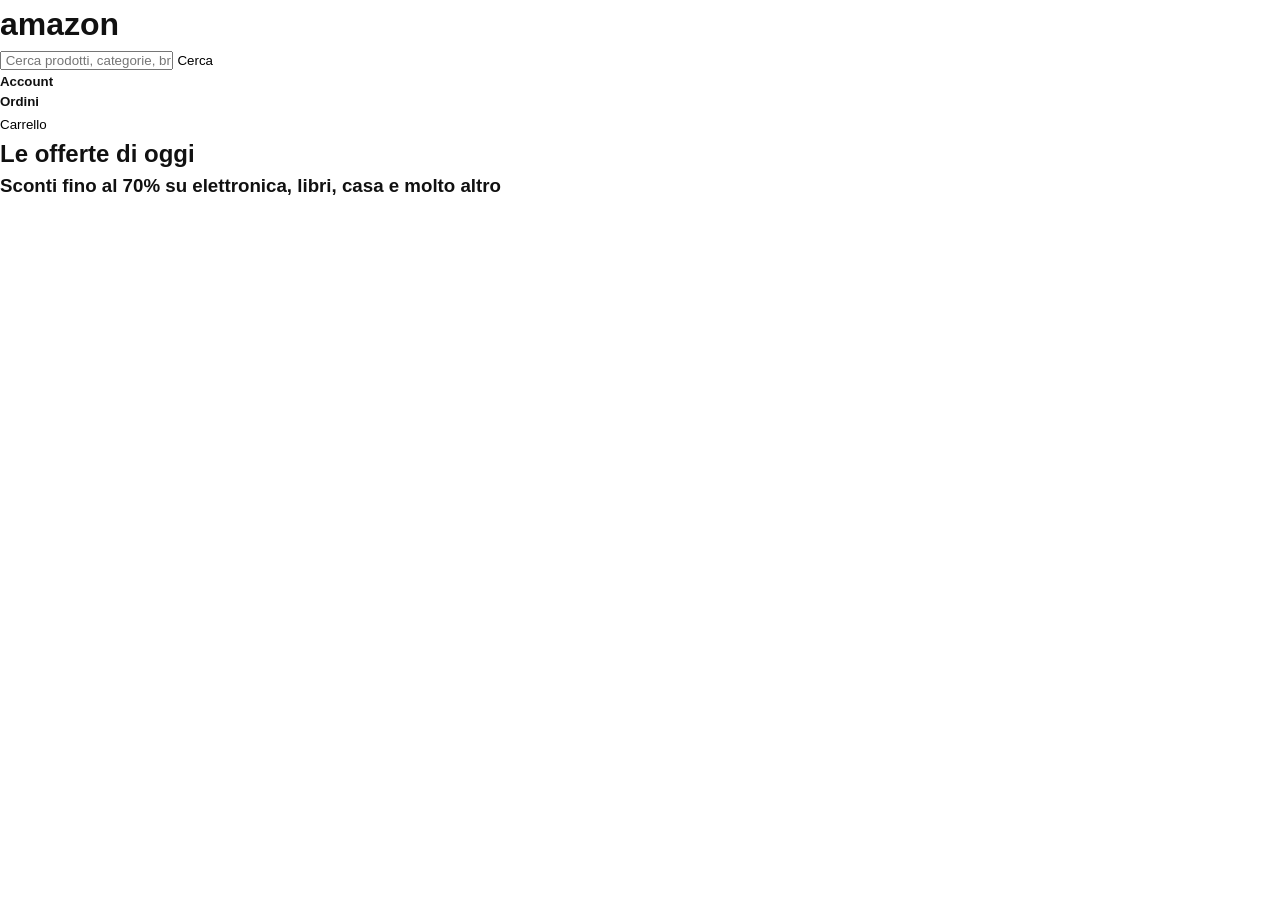
==== index.html @ 9ac3cddb "Add files via upload" ====
<!doctype html>
<html lang="it">

<head>
  <meta charset="UTF-8" />
  <meta name="viewport" content="width=device-width, initial-scale=1.0" />
  <title>Amazon Homepage — Week Project</title>
  <link rel="stylesheet" href="style.css" />
</head>

<body>
  <header>
    <!-- Logo, barra di ricerca, link Account / Ordini / Carrello -->
    <div class="Header.div">
      <h1>amazon</h1>
      <input type="text" id="Ricerca" name="Ricerca" placeholder=" Cerca prodotti, categorie, brands ..." required />
      <span><button class="buttonI">Cerca</button></span>
      <h5>Account</h5>
      <h5>Ordini</h5>
      <button class="buttonII">Carrello</button>
    </div>
  </header>

  <main>
    <section class="hero">
      <!-- Titolo grande, sottotitolo -->
       <h2 class="">Le offerte di oggi</h2>
       <h3>Sconti fino al 70% su elettronica, libri, casa e molto altro</h3>
    </section>

    <section class="categorie">
      <!-- 4 card categoria -->

    </section>

    <section class="prodotti">
      <!-- Griglia prodotti (Versione Base: HTML statico; Intermedia/Avanzata: generata da JS) -->
    </section>
  </main>

  <footer>
    <!-- 3 colonne di link -->
  </footer>

  <script src="script.js"></script>
</body>

</html>
---- style.css ----
/* CSS reset minimo */
* {
  margin: 0;
  padding: 0;
  box-sizing: border-box;
}

body {
  font-family: -apple-system, BlinkMacSystemFont, "Segoe UI", Roboto, Helvetica, Arial, sans-serif;
  line-height: 1.5;
  color: #111;
  background: #fff;
}

img {
  max-width: 100%;
  display: block;
}

a {
  color: inherit;
  text-decoration: none;
}

button {
  font-family: inherit;
  cursor: pointer;
  border: none;
  background: none;
}

/* Scrivi qui sotto i tuoi stili */
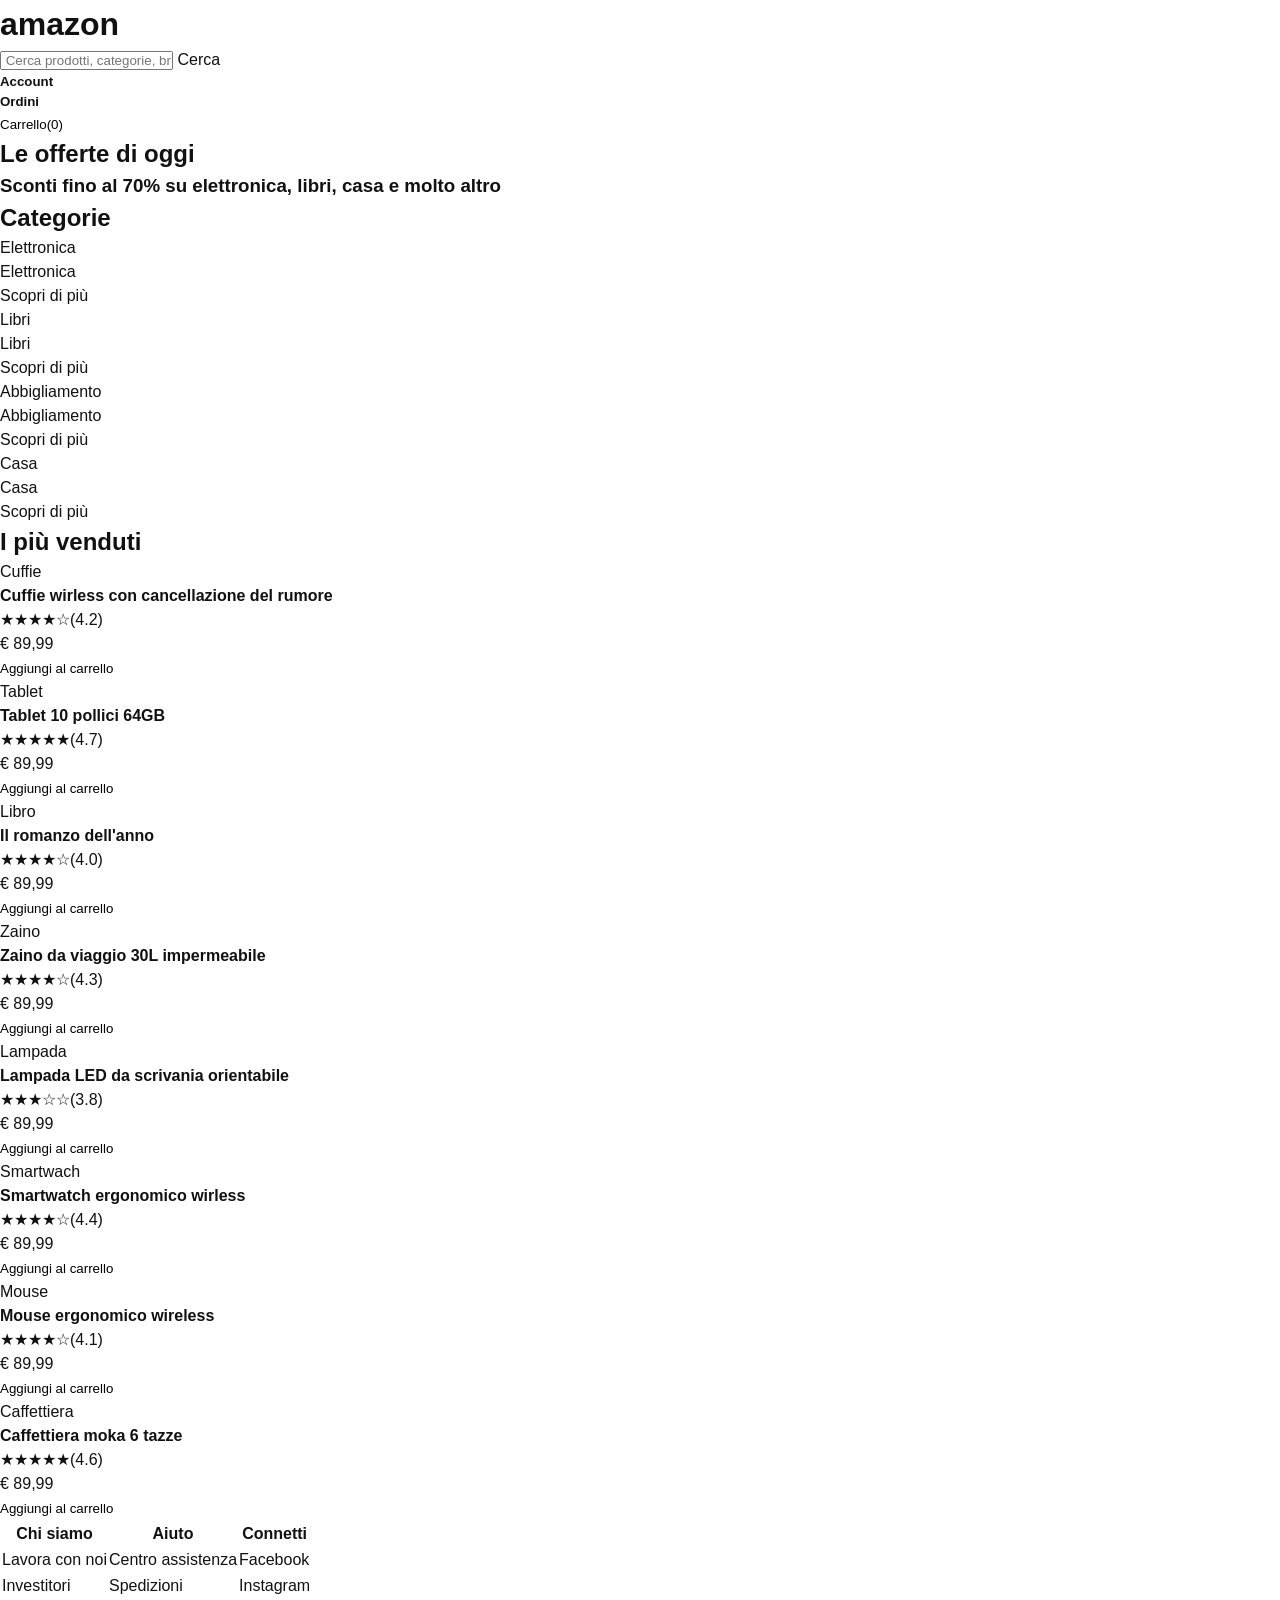
==== commit 388e8716: "Revise index.html with new layout and footer links Updated HTML structure and added new sections for" ====
--- a/index.html
+++ b/index.html
@@ -11,38 +11,136 @@
 <body>
   <header>
     <!-- Logo, barra di ricerca, link Account / Ordini / Carrello -->
-    <div class="Header.div">
+    <div class="divH">
       <h1>amazon</h1>
       <input type="text" id="Ricerca" name="Ricerca" placeholder=" Cerca prodotti, categorie, brands ..." required />
-      <span><button class="buttonI">Cerca</button></span>
-      <h5>Account</h5>
-      <h5>Ordini</h5>
-      <button class="buttonII">Carrello</button>
+       <a href="javascript:void(0)" class="buttonI">Cerca</a>
+        <h5>Account</h5>
+        <h5>Ordini</h5>
+        <span><button class="buttonII">Carrello(0)</span></button>
     </div>
   </header>
 
   <main>
     <section class="hero">
       <!-- Titolo grande, sottotitolo -->
-       <h2 class="">Le offerte di oggi</h2>
-       <h3>Sconti fino al 70% su elettronica, libri, casa e molto altro</h3>
+      <h2>Le offerte di oggi</h2>
+      <h3>Sconti fino al 70% su elettronica, libri, casa e molto altro</h3>
     </section>
 
     <section class="categorie">
-      <!-- 4 card categoria -->
+  <h2>Categorie</h2>
 
-    </section>
+  <div class="BCe">
+    <div class="titoloCategoria">Elettronica</div>
+    <p>Elettronica</p>
+    <p class="Void"><a href="javascript:void(0)">Scopri di più</a></p>
+  </div>
+
+  <div class="BCl">
+    <div class="titoloCategoria">Libri</div>
+    <p>Libri</p>
+    <p class="Void"><a href="javascript:void(0)">Scopri di più</a></p>
+  </div>
+
+  <div class="BCa">
+    <div class="titoloCategoria">Abbigliamento</div>
+    <p>Abbigliamento</p>
+    <p class="Void"><a href="javascript:void(0)">Scopri di più</a></p>
+  </div>
+
+  <div class="BCc">
+    <div class="titoloCategoria">Casa</div>
+    <p>Casa</p>
+    <p class="Void"><a href="javascript:void(0)">Scopri di più</a></p>
+  </div>
+</section>
 
     <section class="prodotti">
       <!-- Griglia prodotti (Versione Base: HTML statico; Intermedia/Avanzata: generata da JS) -->
+      <h2>I più venduti</h2>
+      <div class="oggetti">Cuffie
+        <h4>Cuffie wirless con cancellazione del rumore</h4>
+        <p class="star">★★★★☆<span class="Valutazione">(4.2)</span></p>
+        <p class="prezzo">€ 89,99</p>
+        <button>Aggiungi al carrello</button>
+      </div>
+      <div class="oggetti">Tablet
+        <h4>Tablet 10 pollici 64GB</h4>
+        <p class="star">★★★★★<span class="Valutazione">(4.7)</span></p>
+        <p class="prezzo">€ 89,99</p>
+        <button>Aggiungi al carrello</button>
+      </div>
+      <div class="oggetti">Libro
+        <h4>Il romanzo dell'anno</h4>
+        <p class="star">★★★★☆<span class="Valutazione">(4.0)</span></p>
+        <p class="prezzo">€ 89,99</p>
+        <button>Aggiungi al carrello</button>
+      </div>
+      <div class="oggetti">Zaino
+        <h4>Zaino da viaggio 30L impermeabile</h4>
+        <p class="star">★★★★☆<span class="Valutazione">(4.3)</span></p>
+        <p class="prezzo">€ 89,99</p>
+        <button>Aggiungi al carrello</button>
+      </div>
+      <div class="oggetti">Lampada
+        <h4>Lampada LED da scrivania orientabile</h4>
+        <p class="star">★★★☆☆<span class="Valutazione">(3.8)</span></p>
+        <p class="prezzo">€ 89,99</p>
+        <button>Aggiungi al carrello</button>
+      </div>
+      <div class="oggetti">Smartwach
+        <h4>Smartwatch ergonomico wirless</h4>
+        <p class="star">★★★★☆<span class="Valutazione">(4.4)</span></p>
+        <p class="prezzo">€ 89,99</p>
+        <button>Aggiungi al carrello</button>
+      </div>
+      <div class="oggetti">Mouse
+        <h4>Mouse ergonomico wireless</h4>
+        <p class="star">★★★★☆<span class="Valutazione">(4.1)</span></p>
+        <p class="prezzo">€ 89,99</p>
+        <button>Aggiungi al carrello</button>
+      </div>
+      <div class="oggetti">Caffettiera
+        <h4>Caffettiera moka 6 tazze</h4>
+        <p class="star">★★★★★<span class="Valutazione">(4.6)</span></p>
+        <p class="prezzo">€ 89,99</p>
+        <button>Aggiungi al carrello</button>
+      </div>
     </section>
   </main>
 
-  <footer>
-    <!-- 3 colonne di link -->
-  </footer>
+ <footer>
+  <div class="footer-container">
+    <table>
+      <thead>
+        <tr>
+          <th>Chi siamo</th>
+          <th>Aiuto</th>
+          <th>Connetti</th>
+        </tr>
+      </thead>
+      <tbody>
+        <tr>
+          <td><a href="javascript:void(0)">Lavora con noi</a></td>
+          <td><a href="javascript:void(0)">Centro assistenza</a></td>
+          <td><a href="javascript:void(0)">Facebook</a></td>
+        </tr>
+        <tr>
+          <td><a href="javascript:void(0)">Investitori</a></td>
+          <td><a href="javascript:void(0)">Spedizioni</a></td>
+          <td><a href="javascript:void(0)">Instagram</a></td>
+        </tr>
+        <tr>
+          <td><a href="javascript:void(0)">Sostenibilità</a></td>
+          <td><a href="javascript:void(0)">Resi e rimborsi</a></td>
+          <td><a href="javascript:void(0)">YouTube</a></td>
+        </tr>
+      </tbody>
+    </table>
+  </div>
+</footer>
 
-  <script src="script.js"></script>
+<script src="script.js"></script>
 </body>
-
-</html>+</html>
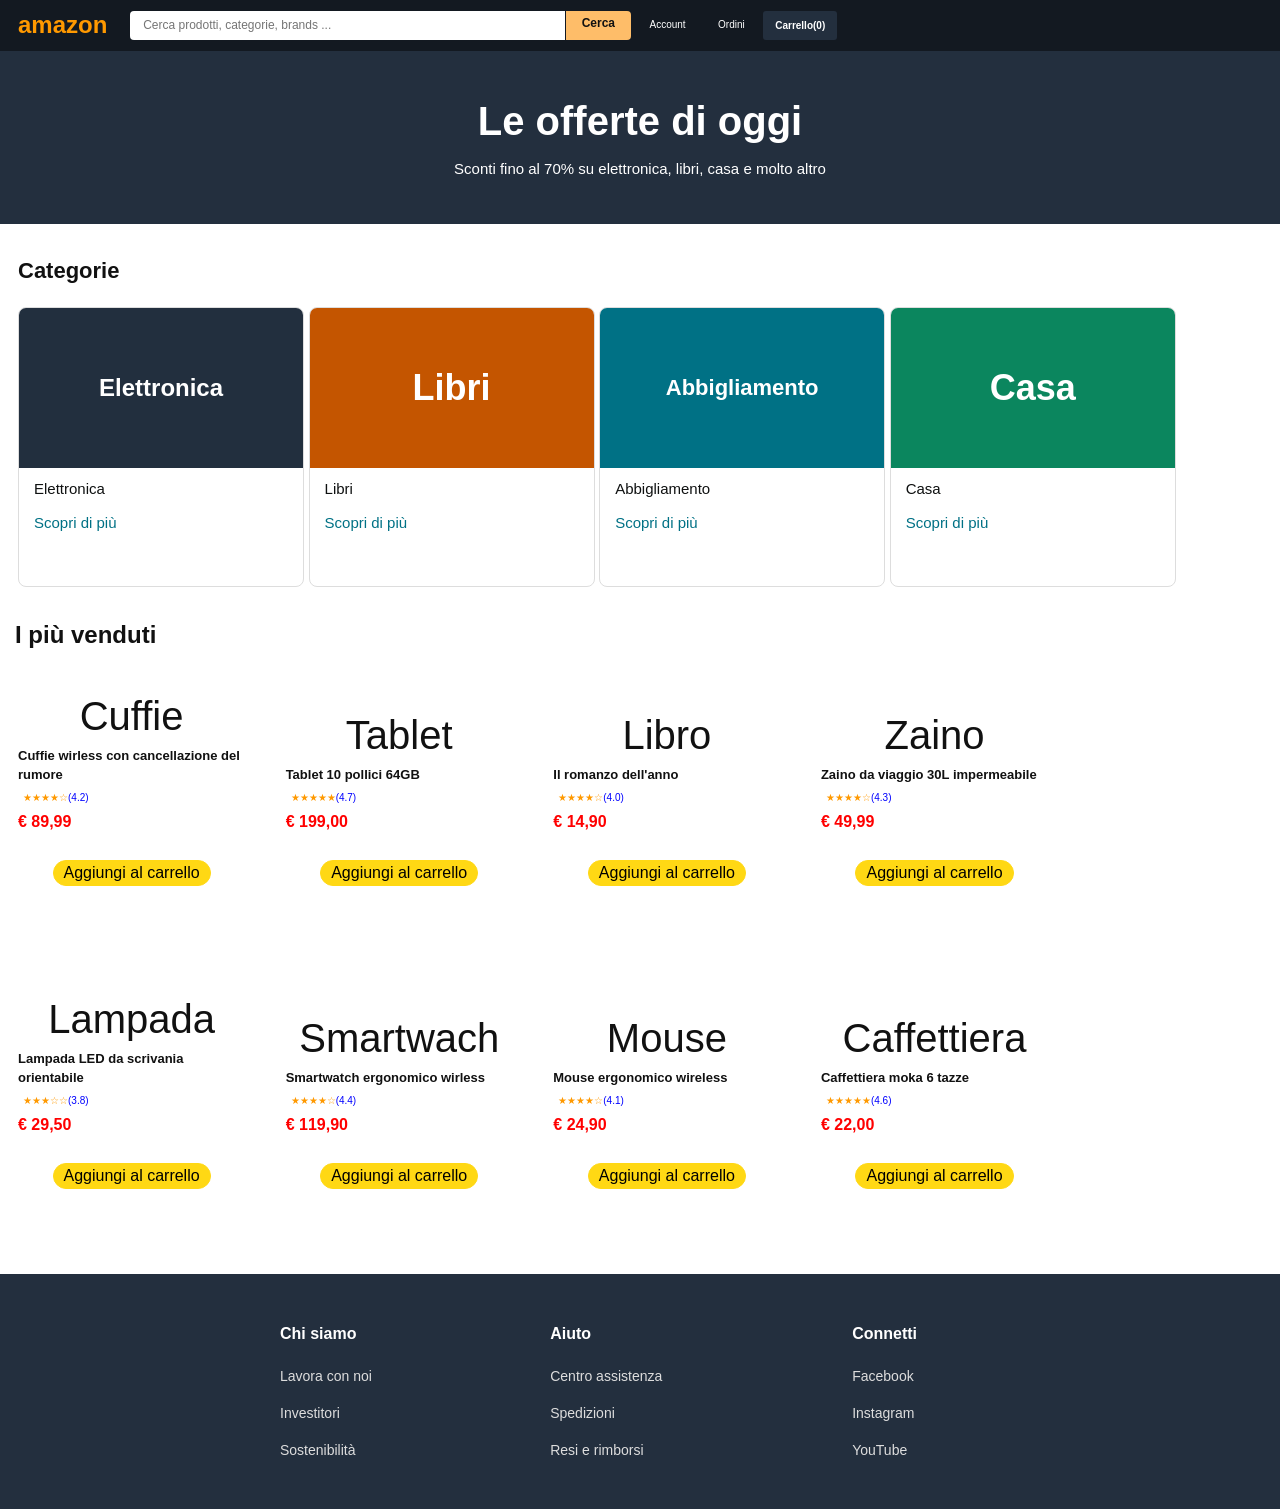
==== commit 831e9705: "Update index.html" ====
--- a/index.html
+++ b/index.html
@@ -9,7 +9,7 @@
 </head>
 
 <body>
-  <header>
+  <header id header>
     <!-- Logo, barra di ricerca, link Account / Ordini / Carrello -->
     <div class="divH">
       <h1>amazon</h1>
@@ -57,54 +57,61 @@
 </section>
 
     <section class="prodotti">
-      <!-- Griglia prodotti (Versione Base: HTML statico; Intermedia/Avanzata: generata da JS) -->
       <h2>I più venduti</h2>
-      <div class="oggetti">Cuffie
+      <div class="oggetti">
+        <span class="NI">Cuffie</span>
         <h4>Cuffie wirless con cancellazione del rumore</h4>
         <p class="star">★★★★☆<span class="Valutazione">(4.2)</span></p>
         <p class="prezzo">€ 89,99</p>
         <button>Aggiungi al carrello</button>
       </div>
-      <div class="oggetti">Tablet
+      <div class="oggetti">
+        <span class="NI">Tablet</span>
         <h4>Tablet 10 pollici 64GB</h4>
         <p class="star">★★★★★<span class="Valutazione">(4.7)</span></p>
-        <p class="prezzo">€ 89,99</p>
+        <p class="prezzo">€ 199,00</p>
         <button>Aggiungi al carrello</button>
       </div>
-      <div class="oggetti">Libro
+      <div class="oggetti">
+        <span class="NI">Libro</span>
         <h4>Il romanzo dell'anno</h4>
         <p class="star">★★★★☆<span class="Valutazione">(4.0)</span></p>
-        <p class="prezzo">€ 89,99</p>
+        <p class="prezzo">€ 14,90</p>
         <button>Aggiungi al carrello</button>
       </div>
-      <div class="oggetti">Zaino
+      <div class="oggetti">
+        <span class="NI">Zaino</span>
         <h4>Zaino da viaggio 30L impermeabile</h4>
         <p class="star">★★★★☆<span class="Valutazione">(4.3)</span></p>
-        <p class="prezzo">€ 89,99</p>
+        <p class="prezzo">€ 49,99</p>
         <button>Aggiungi al carrello</button>
       </div>
-      <div class="oggetti">Lampada
+      <div class="oggetti">
+        <span class="NI">Lampada</span>
         <h4>Lampada LED da scrivania orientabile</h4>
         <p class="star">★★★☆☆<span class="Valutazione">(3.8)</span></p>
-        <p class="prezzo">€ 89,99</p>
+        <p class="prezzo">€ 29,50</p>
         <button>Aggiungi al carrello</button>
       </div>
-      <div class="oggetti">Smartwach
+      <div class="oggetti">
+        <span class="NI">Smartwach</span>
         <h4>Smartwatch ergonomico wirless</h4>
         <p class="star">★★★★☆<span class="Valutazione">(4.4)</span></p>
-        <p class="prezzo">€ 89,99</p>
+        <p class="prezzo">€ 119,90</p>
         <button>Aggiungi al carrello</button>
       </div>
-      <div class="oggetti">Mouse
+      <div class="oggetti">
+        <span class="NI">Mouse</span>
         <h4>Mouse ergonomico wireless</h4>
         <p class="star">★★★★☆<span class="Valutazione">(4.1)</span></p>
-        <p class="prezzo">€ 89,99</p>
+        <p class="prezzo">€ 24,90</p>
         <button>Aggiungi al carrello</button>
       </div>
-      <div class="oggetti">Caffettiera
+      <div class="oggetti">
+        <span class="NI">Caffettiera</span>
         <h4>Caffettiera moka 6 tazze</h4>
         <p class="star">★★★★★<span class="Valutazione">(4.6)</span></p>
-        <p class="prezzo">€ 89,99</p>
+        <p class="prezzo">€ 22,00</p>
         <button>Aggiungi al carrello</button>
       </div>
     </section>
@@ -140,7 +147,5 @@
     </table>
   </div>
 </footer>
-
-<script src="script.js"></script>
 </body>
 </html>
--- a/style.css
+++ b/style.css
@@ -30,3 +30,286 @@
 }
 
 /* Scrivi qui sotto i tuoi stili */
+header{
+  position: sticky; top: 0;
+}
+.divH {
+  background-color: #131921;
+  height: 51px;
+  padding: 10px 18px;
+  white-space: nowrap;
+}
+
+h1 {
+  color: #FF9900;
+  display: inline-block;
+  vertical-align: middle;
+  font-size: 24px;
+  line-height: 30px;
+  margin: 0 18px 0 0;
+}
+
+#Ricerca {
+  display: inline-block;
+  vertical-align: middle;
+  width: 35%;
+  height: 29px;
+  padding: 0 10px;
+  border: none;
+  border-radius: 4px 0 0 4px;
+  background-color: #fff;
+  font-family: inherit;
+  font-size: 12px;
+  font-weight: 400;
+}
+
+.buttonI {
+  display: inline-block;
+  vertical-align: middle;
+  height: 29px;
+  padding: 3px 16px;
+  margin-left: -4px;
+  background-color: #febd69;
+  color: #111;
+  border-radius: 0 4px 4px 0;
+  font-size: 12px;
+  font-weight: 600;
+}
+
+h5 {
+  display: inline-block;
+  vertical-align: middle;
+  color: #fff;
+  font-size: 10px;
+  font-weight: 400;
+  line-height: 30px;
+  margin: 0 14px;
+}
+h5:hover{
+text-decoration: underline;
+}
+
+.buttonII {
+  display: inline-block;
+  vertical-align: middle;
+  color: #fff;
+  background-color: #232f3e;
+  font-family: inherit;
+  font-size: 10px;
+  font-weight: 600;
+  height: 29px;
+  padding: 0 12px;
+  border: none;
+  border-radius: 3px;
+  cursor: pointer;
+}
+.buttonII:hover {
+  text-decoration: underline;
+}
+.hero{
+    background-color: #232f3e;
+    color :#ffffffff;
+    text-align: center;
+    border: solid #232f3e;
+}
+.hero h2 {
+  margin-top: 30px;
+  padding:7px;
+  font-size: 40px;
+}
+
+.hero h3 {
+  margin-bottom: 40px;
+  font-size: 15px;
+  font-weight: 400;
+}
+.categorie {
+  margin: 30px 18px;
+}
+
+.categorie h2 {
+  margin: 20px 0;
+  font-size: 22px;
+}
+
+.BCe,
+.BCl,
+.BCa,
+.BCc {
+  display: inline-block;
+  width: 23%;
+  height: 280px; 
+  background-color: #fff;
+  border: 1px solid #ddd;
+  border-radius: 8px;
+  overflow: hidden;
+  text-align: left;
+  vertical-align: top;
+}
+
+.BCc {
+  margin-right: 0;
+}
+
+.titoloCategoria {
+  height: 160px;
+  display: flex;
+  align-items: center;
+  justify-content: center;
+  padding: 0 20px;
+  color: #fff;
+  text-align: center;
+  font-weight: bold;
+}
+
+.BCe .titoloCategoria {
+  background-color: #222f3e;
+  font-size: 24px;
+}
+
+.BCl .titoloCategoria {
+  background-color: #c45500;
+  font-size: 36px;
+}
+
+.BCa .titoloCategoria {
+  background-color: #007185;
+  font-size: 22px;
+}
+
+.BCc .titoloCategoria {
+  background-color: #0b865e;
+  font-size: 36px;
+}
+
+.categorie p {
+  color: #0f1111; 
+  padding: 10px 15px 2px 15px;
+  margin: 0;
+  font-size: 15px;
+  text-align: left;
+  font-weight: 500;
+}
+
+.Void {
+  padding: 0 15px 10px 15px;
+  margin: 0;
+  font-size: 13px;
+  text-align: left;
+}
+
+.Void a {
+  color: #007185;
+  text-decoration: none;
+}
+
+.Void a:hover {
+  text-decoration: underline;
+  color: #c7511f;
+}
+
+.prodotti h2{
+  margin: 15px;
+}
+.prodotti div{
+  display: inline-block;
+  width: 19%;
+  height: 100%; 
+  border-radius: 8px;
+  text-align: center;
+  margin: 10px;
+  overflow: auto;
+  font-size: 40px;
+  padding: 8px;
+}
+div h4{
+   font-size: 13px;
+   text-align: left;
+
+}
+
+.star {
+  font-size: 10px;
+  color: #FF9900;
+  text-align: left;
+  margin: 5px;
+}
+.Valutazione{
+  color: blue;
+}
+.prezzo{
+  text-align: left;
+  font-size: 16px;
+  color: red;
+  font-weight: 600;
+}
+.prodotti button{
+  background-color: #FFD814;
+  font-size: 16px;
+  border:1px solid #FFD814;
+  border-radius: 16px;
+  padding:3px 10px;
+  text-align: center;
+  margin-bottom:60px;
+}
+footer {
+  background-color: #232F3E;
+  width: 100%;
+  padding: 40px 0;
+  box-sizing: border-box;
+  color: white;
+  font-size: 14px;
+  text-align: center;
+}
+
+.footer-container {
+  width: 100%;
+}
+
+footer table {
+  margin: 0 auto;
+  border-collapse: collapse;
+  width: 800px;
+}
+
+footer th,
+footer td {
+  padding: 8px 40px;
+}
+
+footer tr:nth-child(1) th, 
+footer tr:nth-child(1) td {
+  text-align: left;
+}
+
+footer tr:nth-child(2) th, 
+footer tr:nth-child(2) td {
+  text-align: left;
+}
+
+footer tr:nth-child(3) th, 
+footer tr:nth-child(3) td {
+  text-align: left;
+}
+
+/* Eventuale quarta riga */
+footer tr:nth-child(4) th, 
+footer tr:nth-child(4) td {
+  text-align: left; 
+}
+
+footer th {
+  font-size: 16px;
+  font-weight: 750;
+  padding-bottom: 12px;
+  color: #ffffff;
+}
+
+footer td a {
+  color: #dddddd;
+  text-decoration: none;
+}
+
+footer td a:hover {
+  text-decoration: underline;
+}
